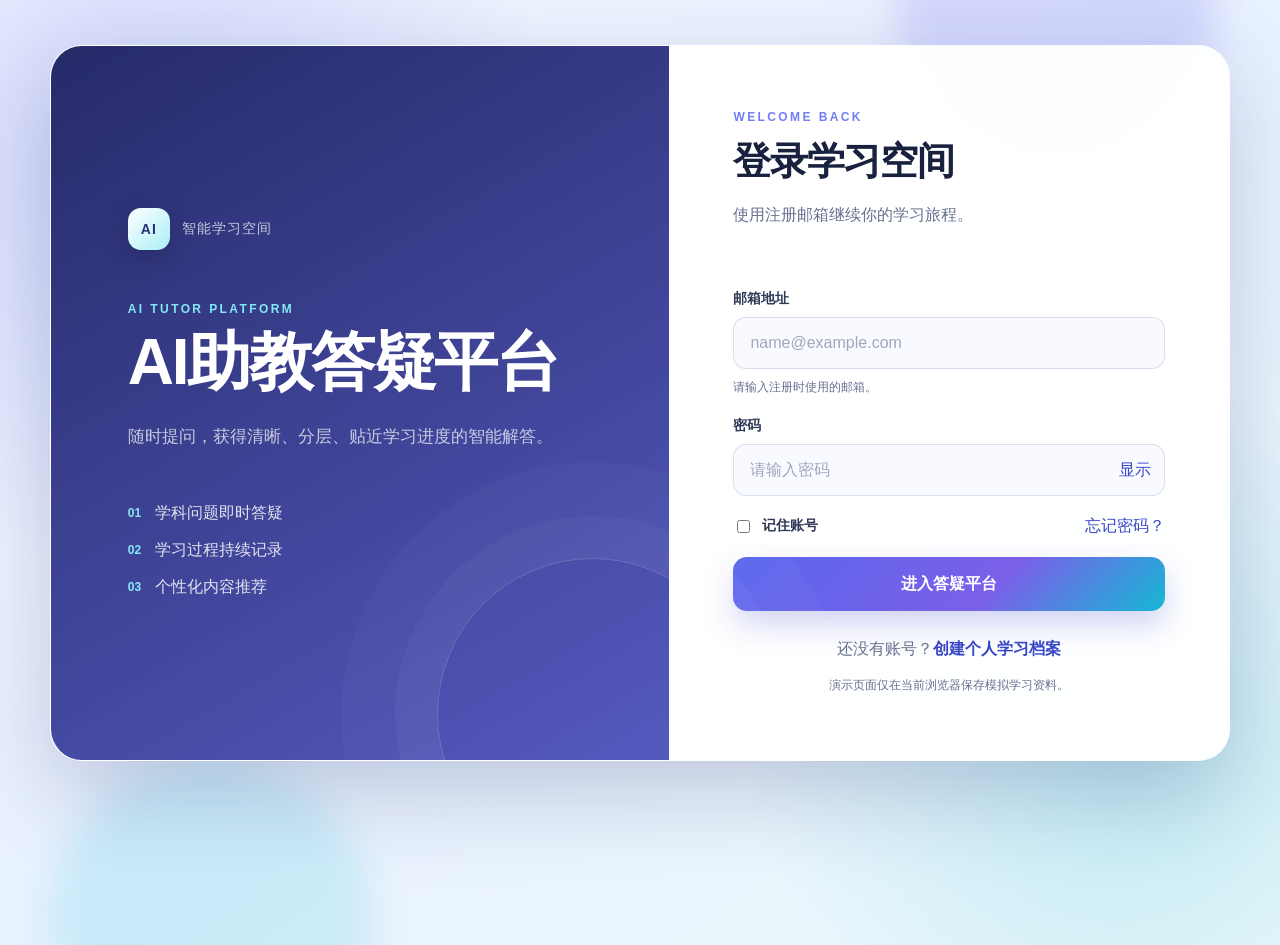
==== index.html @ 398ef13a "feat: 建立 AI 助教登录注册页面基础结构 创建语义化双页面、品牌展示区和基础响应式视觉，作为四阶段迭代起点。" ====
<!DOCTYPE html>
<html lang="zh-CN">
<head>
  <meta charset="UTF-8">
  <meta name="viewport" content="width=device-width, initial-scale=1.0">
  <meta name="description" content="AI助教答疑平台登录页面，支持个性化学习服务。">
  <title>登录 | AI助教答疑平台</title>
  <link rel="stylesheet" href="css/style.css">
  <script src="js/auth.js" defer></script>
</head>
<body class="auth-page login-page">
  <a class="skip-link" href="#main-content">跳到主要内容</a>
  <div class="orb orb-one" aria-hidden="true"></div>
  <div class="orb orb-two" aria-hidden="true"></div>

  <main class="auth-shell" id="main-content">
    <section class="brand-panel" aria-labelledby="brand-title">
      <div class="brand-topline">
        <span class="brand-mark" aria-hidden="true">AI</span>
        <span>智能学习空间</span>
      </div>
      <p class="eyebrow">AI TUTOR PLATFORM</p>
      <h1 id="brand-title">AI助教答疑平台</h1>
      <p class="brand-copy">随时提问，获得清晰、分层、贴近学习进度的智能解答。</p>
      <ul class="feature-list" aria-label="平台特色">
        <li><span>01</span>学科问题即时答疑</li>
        <li><span>02</span>学习过程持续记录</li>
        <li><span>03</span>个性化内容推荐</li>
      </ul>
    </section>

    <section class="form-panel" aria-labelledby="login-title">
      <div class="panel-heading">
        <p class="eyebrow">WELCOME BACK</p>
        <h2 id="login-title">登录学习空间</h2>
        <p>使用注册邮箱继续你的学习旅程。</p>
      </div>

      <p class="status-message" id="loginStatus" role="status" aria-live="polite"></p>

      <form id="loginForm" class="auth-form" novalidate>
        <div class="field">
          <label for="loginEmail">邮箱地址</label>
          <input id="loginEmail" name="email" type="email" autocomplete="username" placeholder="name@example.com" required>
          <p class="field-hint">请输入注册时使用的邮箱。</p>
        </div>

        <div class="field">
          <label for="loginPassword">密码</label>
          <div class="input-action">
            <input id="loginPassword" name="password" type="password" autocomplete="current-password" placeholder="请输入密码" required>
            <button class="text-button password-toggle" type="button" aria-controls="loginPassword" aria-pressed="false">显示</button>
          </div>
        </div>

        <div class="form-options">
          <label class="check-row">
            <input name="remember" type="checkbox">
            <span>记住账号</span>
          </label>
          <button class="link-button" type="button" data-demo-action="reset">忘记密码？</button>
        </div>

        <button class="primary-button" type="submit">进入答疑平台</button>
      </form>

      <p class="switch-page">还没有账号？<a href="register.html">创建个人学习档案</a></p>
      <p class="privacy-note">演示页面仅在当前浏览器保存模拟学习资料。</p>
    </section>
  </main>
</body>
</html>
---- css/style.css ----
:root {
  --ink: #18213d;
  --muted: #66708f;
  --line: rgba(108, 119, 171, 0.22);
  --surface: rgba(255, 255, 255, 0.88);
  --primary: #5967ed;
  --primary-deep: #3846c8;
  --accent: #16b8d4;
  --danger: #cf3f61;
  --success: #178c6a;
  --shadow: 0 30px 90px rgba(32, 42, 101, 0.22);
}

* { box-sizing: border-box; }

html { min-height: 100%; }

body {
  min-height: 100vh;
  margin: 0;
  color: var(--ink);
  font-family: "Microsoft YaHei", "PingFang SC", Arial, sans-serif;
  background:
    radial-gradient(circle at 12% 18%, rgba(80, 101, 239, 0.22), transparent 30%),
    radial-gradient(circle at 88% 80%, rgba(22, 184, 212, 0.2), transparent 28%),
    linear-gradient(145deg, #f3f5ff 0%, #e8f1ff 50%, #eef9fb 100%);
}

button, input { font: inherit; }

button, a { -webkit-tap-highlight-color: transparent; }

.skip-link {
  position: fixed;
  top: 12px;
  left: 12px;
  z-index: 100;
  padding: 10px 14px;
  color: #fff;
  background: var(--primary-deep);
  border-radius: 8px;
  transform: translateY(-160%);
}

.skip-link:focus { transform: translateY(0); }

.orb {
  position: fixed;
  width: 320px;
  height: 320px;
  border-radius: 50%;
  filter: blur(18px);
  pointer-events: none;
}

.orb-one { top: -150px; right: 5%; background: rgba(104, 88, 245, 0.17); }
.orb-two { bottom: -180px; left: 4%; background: rgba(20, 192, 211, 0.14); }

.auth-shell {
  position: relative;
  z-index: 1;
  display: grid;
  grid-template-columns: minmax(0, 1.05fr) minmax(430px, 0.95fr);
  width: min(1180px, calc(100% - 64px));
  min-height: 690px;
  margin: 5vh auto;
  overflow: hidden;
  background: var(--surface);
  border: 1px solid rgba(255, 255, 255, 0.78);
  border-radius: 32px;
  box-shadow: var(--shadow);
  backdrop-filter: blur(24px);
}

.brand-panel {
  position: relative;
  display: flex;
  flex-direction: column;
  justify-content: center;
  padding: clamp(48px, 6vw, 86px);
  color: #fff;
  background:
    linear-gradient(150deg, rgba(29, 34, 99, 0.96), rgba(70, 75, 185, 0.92)),
    url("data:image/svg+xml,%3Csvg xmlns='http://www.w3.org/2000/svg' width='120' height='120' viewBox='0 0 120 120'%3E%3Cpath d='M0 60h120M60 0v120' stroke='%23ffffff' stroke-opacity='.05'/%3E%3C/svg%3E");
}

.brand-panel::after {
  content: "";
  position: absolute;
  right: -80px;
  bottom: -110px;
  width: 310px;
  height: 310px;
  border: 1px solid rgba(255, 255, 255, 0.18);
  border-radius: 50%;
  box-shadow: 0 0 0 42px rgba(255, 255, 255, 0.035), 0 0 0 96px rgba(255, 255, 255, 0.025);
}

.brand-topline {
  display: flex;
  align-items: center;
  gap: 12px;
  margin-bottom: 52px;
  color: rgba(255, 255, 255, 0.72);
  font-size: 14px;
  letter-spacing: 0.08em;
}

.brand-mark {
  display: grid;
  width: 42px;
  height: 42px;
  place-items: center;
  color: #293078;
  font-weight: 800;
  background: linear-gradient(135deg, #fff, #a9eff7);
  border-radius: 13px;
  box-shadow: 0 10px 30px rgba(0, 0, 0, 0.18);
}

.eyebrow {
  margin: 0 0 12px;
  color: #737ef6;
  font-size: 12px;
  font-weight: 800;
  letter-spacing: 0.2em;
}

.brand-panel .eyebrow { color: #83e8f3; }

.brand-panel h1,
.panel-heading h2 {
  margin: 0;
  letter-spacing: -0.035em;
}

.brand-panel h1 {
  max-width: 480px;
  font-size: clamp(42px, 5vw, 66px);
  line-height: 1.08;
}

.brand-copy {
  max-width: 470px;
  margin: 24px 0 0;
  color: rgba(255, 255, 255, 0.72);
  font-size: 17px;
  line-height: 1.9;
}

.feature-list {
  display: grid;
  gap: 16px;
  margin: 50px 0 0;
  padding: 0;
  list-style: none;
}

.feature-list li {
  display: flex;
  align-items: center;
  gap: 14px;
  color: rgba(255, 255, 255, 0.85);
}

.feature-list span {
  color: #88e9f2;
  font-size: 12px;
  font-weight: 800;
}

blockquote {
  margin: 50px 0 0;
  padding-left: 20px;
  color: rgba(255, 255, 255, 0.76);
  font-size: 18px;
  line-height: 1.8;
  border-left: 3px solid #75e3ef;
}

.form-panel {
  display: flex;
  flex-direction: column;
  justify-content: center;
  padding: clamp(38px, 5vw, 72px);
  background: rgba(255, 255, 255, 0.78);
}

.panel-heading h2 {
  color: var(--ink);
  font-size: clamp(30px, 3vw, 40px);
}

.panel-heading > p:last-child {
  margin: 14px 0 0;
  color: var(--muted);
  line-height: 1.7;
}

.auth-form {
  display: grid;
  gap: 20px;
  margin-top: 34px;
}

.field { display: grid; gap: 9px; }

.field label,
.check-row {
  color: #303957;
  font-size: 14px;
  font-weight: 700;
}

input[type="text"],
input[type="email"],
input[type="password"] {
  width: 100%;
  height: 52px;
  padding: 0 16px;
  color: var(--ink);
  background: rgba(248, 250, 255, 0.95);
  border: 1px solid var(--line);
  border-radius: 13px;
  outline: none;
  transition: border-color 0.2s, box-shadow 0.2s, background 0.2s;
}

input:focus {
  background: #fff;
  border-color: var(--primary);
  box-shadow: 0 0 0 4px rgba(89, 103, 237, 0.13);
}

input::placeholder { color: #a1a8bd; }

.input-action { position: relative; }
.input-action input { padding-right: 70px; }

.text-button,
.link-button {
  padding: 0;
  color: var(--primary-deep);
  background: none;
  border: 0;
  cursor: pointer;
}

.password-toggle {
  position: absolute;
  top: 50%;
  right: 14px;
  transform: translateY(-50%);
}

.field-hint,
.privacy-note {
  margin: 0;
  color: var(--muted);
  font-size: 12px;
  line-height: 1.6;
}

.form-options {
  display: flex;
  align-items: center;
  justify-content: space-between;
  gap: 16px;
}

.check-row {
  display: flex;
  align-items: flex-start;
  gap: 9px;
  cursor: pointer;
}

.check-row input { margin-top: 3px; accent-color: var(--primary); }

.terms-row { font-weight: 500; line-height: 1.55; }

.primary-button {
  min-height: 54px;
  color: #fff;
  font-weight: 800;
  background: linear-gradient(135deg, var(--primary), #7b5fe8 60%, var(--accent));
  border: 0;
  border-radius: 14px;
  box-shadow: 0 14px 30px rgba(76, 84, 213, 0.25);
  cursor: pointer;
  transition: transform 0.2s, box-shadow 0.2s;
}

.primary-button:hover { transform: translateY(-2px); box-shadow: 0 18px 34px rgba(76, 84, 213, 0.32); }

.switch-page {
  margin: 28px 0 0;
  color: var(--muted);
  text-align: center;
}

.switch-page a { color: var(--primary-deep); font-weight: 800; text-decoration: none; }
.switch-page a:hover { text-decoration: underline; }

.status-message { min-height: 22px; margin: 18px 0 -12px; color: var(--success); font-size: 13px; }
.status-message[data-tone="error"] { color: var(--danger); }
.privacy-note { margin-top: 16px; text-align: center; }

@media (max-width: 900px) {
  .auth-shell {
    grid-template-columns: 1fr;
    width: min(680px, calc(100% - 32px));
    margin: 18px auto;
  }

  .brand-panel { min-height: 330px; padding: 42px; }
  .brand-topline { margin-bottom: 30px; }
  .brand-panel h1 { font-size: 42px; }
  .feature-list { margin-top: 30px; }
}

@media (max-width: 560px) {
  .auth-shell { width: 100%; margin: 0; border-radius: 0; }
  .brand-panel { min-height: 270px; padding: 30px 24px; }
  .brand-panel h1 { font-size: 35px; }
  .brand-copy { margin-top: 16px; font-size: 15px; }
  .feature-list { display: none; }
  .form-panel { padding: 36px 22px 44px; }
  .form-options { align-items: flex-start; flex-direction: column; }
}
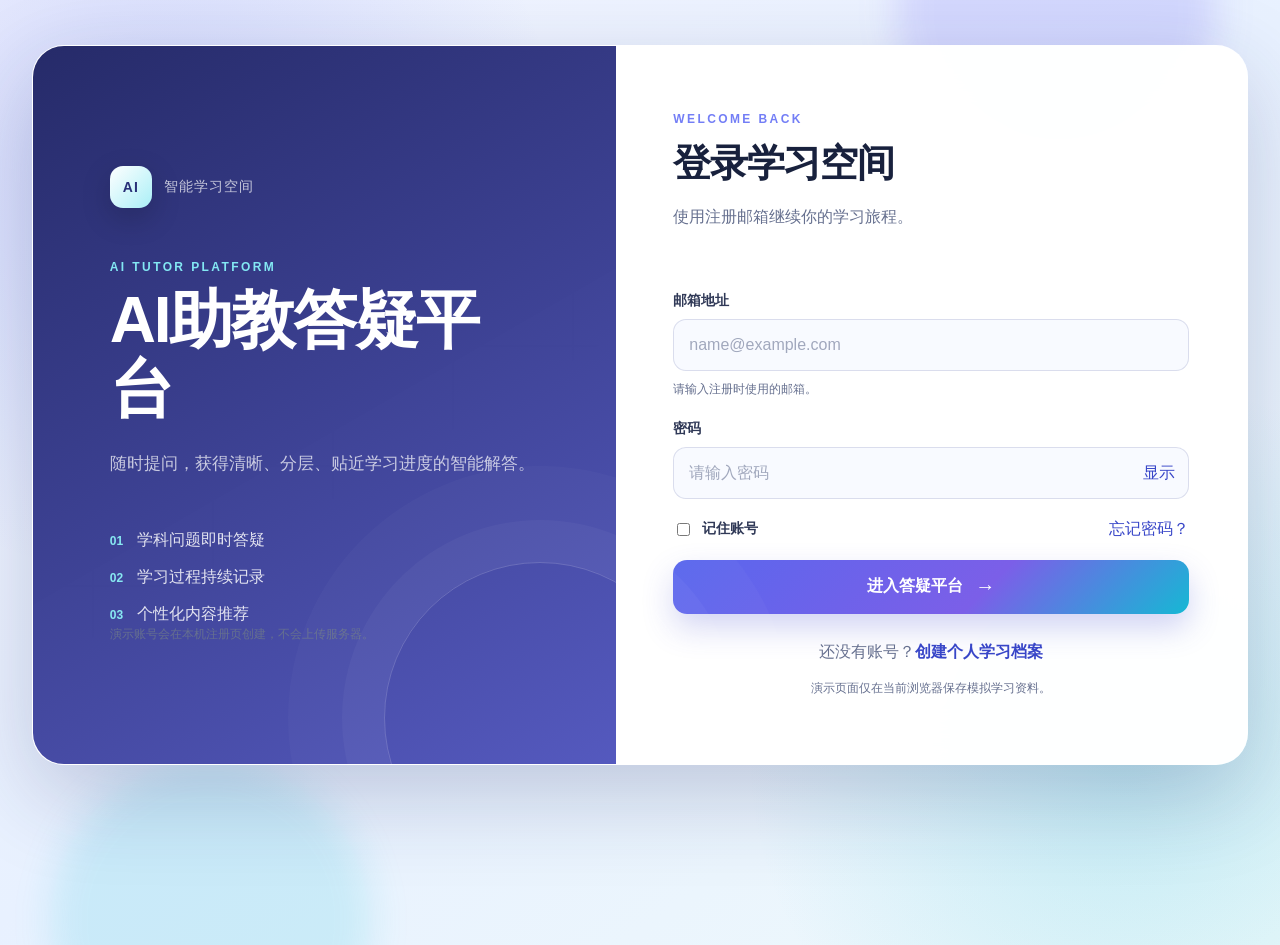
==== commit 4233fab6: "feat: 增强 HTML5 表单与本地注册登录流程 加入丰富输入类型、约束校验、自动填充、数据列表、文件预览、密码强度及 localStorage 演示账户。" ====
--- a/index.html
+++ b/index.html
@@ -27,6 +27,7 @@
         <li><span>02</span>学习过程持续记录</li>
         <li><span>03</span>个性化内容推荐</li>
       </ul>
+      <p class="demo-account">演示账号会在本机注册页创建，不会上传服务器。</p>
     </section>
 
     <section class="form-panel" aria-labelledby="login-title">
@@ -41,27 +42,32 @@
       <form id="loginForm" class="auth-form" novalidate>
         <div class="field">
           <label for="loginEmail">邮箱地址</label>
-          <input id="loginEmail" name="email" type="email" autocomplete="username" placeholder="name@example.com" required>
+          <input id="loginEmail" name="email" type="email" autocomplete="username" inputmode="email" placeholder="name@example.com" required>
           <p class="field-hint">请输入注册时使用的邮箱。</p>
+          <p class="field-error" id="loginEmailError" hidden></p>
         </div>
 
         <div class="field">
           <label for="loginPassword">密码</label>
           <div class="input-action">
-            <input id="loginPassword" name="password" type="password" autocomplete="current-password" placeholder="请输入密码" required>
+            <input id="loginPassword" name="password" type="password" autocomplete="current-password" minlength="8" placeholder="请输入密码" required>
             <button class="text-button password-toggle" type="button" aria-controls="loginPassword" aria-pressed="false">显示</button>
           </div>
+          <p class="field-error" id="loginPasswordError" hidden></p>
         </div>
 
         <div class="form-options">
           <label class="check-row">
-            <input name="remember" type="checkbox">
+            <input id="rememberAccount" name="remember" type="checkbox">
             <span>记住账号</span>
           </label>
           <button class="link-button" type="button" data-demo-action="reset">忘记密码？</button>
         </div>
 
-        <button class="primary-button" type="submit">进入答疑平台</button>
+        <button class="primary-button" type="submit">
+          <span>进入答疑平台</span>
+          <span class="button-arrow" aria-hidden="true">→</span>
+        </button>
       </form>
 
       <p class="switch-page">还没有账号？<a href="register.html">创建个人学习档案</a></p>
--- a/css/style.css
+++ b/css/style.css
@@ -2,7 +2,7 @@
   --ink: #18213d;
   --muted: #66708f;
   --line: rgba(108, 119, 171, 0.22);
-  --surface: rgba(255, 255, 255, 0.88);
+  --surface: rgba(255, 255, 255, 0.9);
   --primary: #5967ed;
   --primary-deep: #3846c8;
   --accent: #16b8d4;
@@ -12,7 +12,6 @@
 }
 
 * { box-sizing: border-box; }
-
 html { min-height: 100%; }
 
 body {
@@ -26,8 +25,7 @@
     linear-gradient(145deg, #f3f5ff 0%, #e8f1ff 50%, #eef9fb 100%);
 }
 
-button, input { font: inherit; }
-
+button, input, select { font: inherit; }
 button, a { -webkit-tap-highlight-color: transparent; }
 
 .skip-link {
@@ -60,9 +58,9 @@
   position: relative;
   z-index: 1;
   display: grid;
-  grid-template-columns: minmax(0, 1.05fr) minmax(430px, 0.95fr);
-  width: min(1180px, calc(100% - 64px));
-  min-height: 690px;
+  grid-template-columns: minmax(0, 0.96fr) minmax(520px, 1.04fr);
+  width: min(1240px, calc(100% - 64px));
+  min-height: 720px;
   margin: 5vh auto;
   overflow: hidden;
   background: var(--surface);
@@ -71,6 +69,8 @@
   box-shadow: var(--shadow);
   backdrop-filter: blur(24px);
 }
+
+.register-shell { min-height: 820px; }
 
 .brand-panel {
   position: relative;
@@ -129,10 +129,7 @@
 .brand-panel .eyebrow { color: #83e8f3; }
 
 .brand-panel h1,
-.panel-heading h2 {
-  margin: 0;
-  letter-spacing: -0.035em;
-}
+.panel-heading h2 { margin: 0; letter-spacing: -0.035em; }
 
 .brand-panel h1 {
   max-width: 480px;
@@ -156,18 +153,8 @@
   list-style: none;
 }
 
-.feature-list li {
-  display: flex;
-  align-items: center;
-  gap: 14px;
-  color: rgba(255, 255, 255, 0.85);
-}
-
-.feature-list span {
-  color: #88e9f2;
-  font-size: 12px;
-  font-weight: 800;
-}
+.feature-list li { display: flex; align-items: center; gap: 14px; color: rgba(255, 255, 255, 0.85); }
+.feature-list span { color: #88e9f2; font-size: 12px; font-weight: 800; }
 
 blockquote {
   margin: 50px 0 0;
@@ -178,18 +165,21 @@
   border-left: 3px solid #75e3ef;
 }
 
+.demo-account {
+  margin: 52px 0 0;
+  color: rgba(255, 255, 255, 0.48);
+  font-size: 12px;
+}
+
 .form-panel {
   display: flex;
   flex-direction: column;
   justify-content: center;
-  padding: clamp(38px, 5vw, 72px);
-  background: rgba(255, 255, 255, 0.78);
-}
-
-.panel-heading h2 {
-  color: var(--ink);
-  font-size: clamp(30px, 3vw, 40px);
-}
+  padding: clamp(38px, 4.5vw, 66px);
+  background: rgba(255, 255, 255, 0.82);
+}
+
+.panel-heading h2 { color: var(--ink); font-size: clamp(30px, 3vw, 40px); }
 
 .panel-heading > p:last-child {
   margin: 14px 0 0;
@@ -197,16 +187,12 @@
   line-height: 1.7;
 }
 
-.auth-form {
-  display: grid;
-  gap: 20px;
-  margin-top: 34px;
-}
-
+.auth-form { display: grid; gap: 20px; margin-top: 34px; }
 .field { display: grid; gap: 9px; }
 
 .field label,
-.check-row {
+.check-row,
+.choice-group legend {
   color: #303957;
   font-size: 14px;
   font-weight: 700;
@@ -214,10 +200,14 @@
 
 input[type="text"],
 input[type="email"],
-input[type="password"] {
+input[type="password"],
+input[type="tel"],
+input[type="number"],
+input[type="date"],
+select {
   width: 100%;
   height: 52px;
-  padding: 0 16px;
+  padding: 0 15px;
   color: var(--ink);
   background: rgba(248, 250, 255, 0.95);
   border: 1px solid var(--line);
@@ -226,13 +216,29 @@
   transition: border-color 0.2s, box-shadow 0.2s, background 0.2s;
 }
 
-input:focus {
+input[type="file"] {
+  width: 100%;
+  padding: 12px 14px;
+  color: var(--muted);
+  background: rgba(248, 250, 255, 0.95);
+  border: 1px solid var(--line);
+  border-radius: 13px;
+}
+
+input:focus,
+select:focus {
   background: #fff;
   border-color: var(--primary);
   box-shadow: 0 0 0 4px rgba(89, 103, 237, 0.13);
 }
 
 input::placeholder { color: #a1a8bd; }
+
+input[aria-invalid="true"],
+select[aria-invalid="true"] {
+  border-color: var(--danger);
+  box-shadow: 0 0 0 4px rgba(207, 63, 97, 0.1);
+}
 
 .input-action { position: relative; }
 .input-action input { padding-right: 70px; }
@@ -254,33 +260,55 @@
 }
 
 .field-hint,
-.privacy-note {
+.privacy-note,
+.demo-account {
   margin: 0;
   color: var(--muted);
   font-size: 12px;
   line-height: 1.6;
 }
 
-.form-options {
+.field-error {
+  margin: 0;
+  color: var(--danger);
+  font-size: 12px;
+  line-height: 1.5;
+}
+
+.field-error::before { content: "!"; display: inline-grid; width: 16px; height: 16px; margin-right: 6px; place-items: center; color: #fff; background: var(--danger); border-radius: 50%; font-size: 10px; }
+
+.form-options { display: flex; align-items: center; justify-content: space-between; gap: 16px; }
+.check-row { display: flex; align-items: flex-start; gap: 9px; cursor: pointer; }
+.check-row input { margin-top: 3px; accent-color: var(--primary); }
+.terms-row { font-weight: 500; line-height: 1.55; }
+
+.form-grid { display: grid; gap: 16px; }
+.two-columns { grid-template-columns: repeat(2, minmax(0, 1fr)); }
+
+.choice-group {
+  min-width: 0;
+  margin: 0;
+  padding: 16px 18px;
+  border: 1px solid var(--line);
+  border-radius: 14px;
+}
+
+.choice-grid { display: flex; flex-wrap: wrap; gap: 12px 20px; margin-top: 12px; }
+.choice-grid label { display: flex; align-items: center; gap: 7px; color: #3c4563; font-size: 14px; cursor: pointer; }
+.choice-grid input { accent-color: var(--primary); }
+
+.strength-row { display: grid; grid-template-columns: 1fr auto; align-items: center; gap: 12px; }
+progress { width: 100%; height: 7px; overflow: hidden; border: 0; border-radius: 10px; }
+progress::-webkit-progress-bar { background: #e4e8f5; border-radius: 10px; }
+progress::-webkit-progress-value { background: linear-gradient(90deg, #ee6685, #e8be4b, var(--success)); border-radius: 10px; }
+output { color: var(--muted); font-size: 12px; }
+
+.primary-button {
   display: flex;
+  min-height: 54px;
   align-items: center;
-  justify-content: space-between;
-  gap: 16px;
-}
-
-.check-row {
-  display: flex;
-  align-items: flex-start;
-  gap: 9px;
-  cursor: pointer;
-}
-
-.check-row input { margin-top: 3px; accent-color: var(--primary); }
-
-.terms-row { font-weight: 500; line-height: 1.55; }
-
-.primary-button {
-  min-height: 54px;
+  justify-content: center;
+  gap: 12px;
   color: #fff;
   font-weight: 800;
   background: linear-gradient(135deg, var(--primary), #7b5fe8 60%, var(--accent));
@@ -292,39 +320,34 @@
 }
 
 .primary-button:hover { transform: translateY(-2px); box-shadow: 0 18px 34px rgba(76, 84, 213, 0.32); }
-
-.switch-page {
-  margin: 28px 0 0;
-  color: var(--muted);
-  text-align: center;
-}
-
+.primary-button:disabled { cursor: wait; opacity: 0.72; transform: none; }
+.button-arrow { font-size: 20px; transition: transform 0.2s; }
+.primary-button:hover .button-arrow { transform: translateX(4px); }
+
+.switch-page { margin: 28px 0 0; color: var(--muted); text-align: center; }
 .switch-page a { color: var(--primary-deep); font-weight: 800; text-decoration: none; }
 .switch-page a:hover { text-decoration: underline; }
 
 .status-message { min-height: 22px; margin: 18px 0 -12px; color: var(--success); font-size: 13px; }
 .status-message[data-tone="error"] { color: var(--danger); }
 .privacy-note { margin-top: 16px; text-align: center; }
-
-@media (max-width: 900px) {
-  .auth-shell {
-    grid-template-columns: 1fr;
-    width: min(680px, calc(100% - 32px));
-    margin: 18px auto;
-  }
-
+.terms-error { margin-top: -14px; }
+
+@media (max-width: 1020px) {
+  .auth-shell { grid-template-columns: 1fr; width: min(720px, calc(100% - 32px)); margin: 18px auto; }
   .brand-panel { min-height: 330px; padding: 42px; }
   .brand-topline { margin-bottom: 30px; }
   .brand-panel h1 { font-size: 42px; }
   .feature-list { margin-top: 30px; }
 }
 
-@media (max-width: 560px) {
+@media (max-width: 620px) {
   .auth-shell { width: 100%; margin: 0; border-radius: 0; }
   .brand-panel { min-height: 270px; padding: 30px 24px; }
   .brand-panel h1 { font-size: 35px; }
   .brand-copy { margin-top: 16px; font-size: 15px; }
-  .feature-list { display: none; }
+  .feature-list, blockquote { display: none; }
   .form-panel { padding: 36px 22px 44px; }
+  .two-columns { grid-template-columns: 1fr; }
   .form-options { align-items: flex-start; flex-direction: column; }
 }
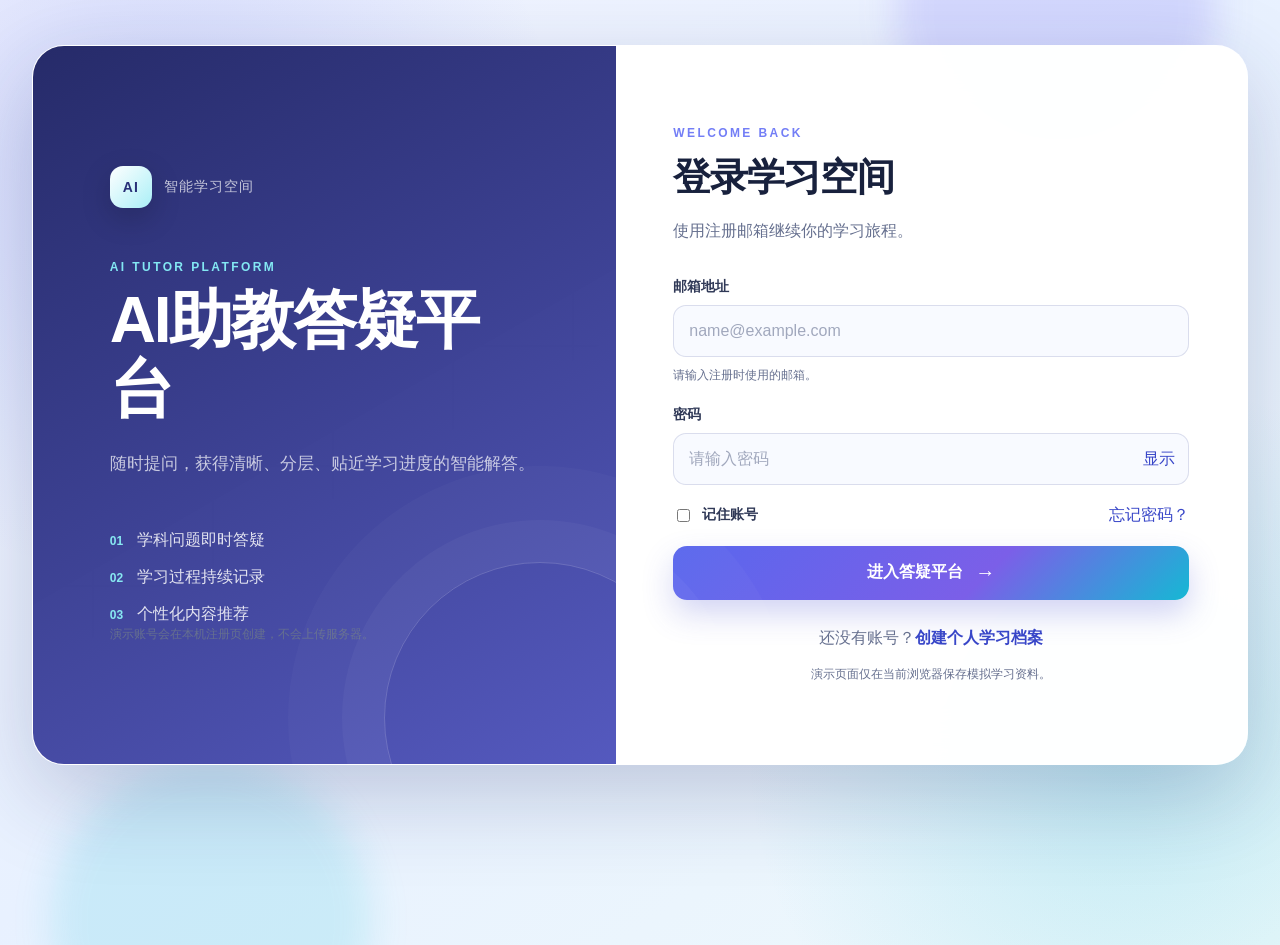
==== commit 5c73f7f4: "feat: 完善表单可访问性与注册成功反馈 补充输入说明、错误摘要、键盘焦点、减少动画适配和原生 dialog 成功提示，并加入仓库文档。" ====
--- a/index.html
+++ b/index.html
@@ -5,8 +5,8 @@
   <meta name="viewport" content="width=device-width, initial-scale=1.0">
   <meta name="description" content="AI助教答疑平台登录页面，支持个性化学习服务。">
   <title>登录 | AI助教答疑平台</title>
-  <link rel="stylesheet" href="css/style.css">
-  <script src="js/auth.js" defer></script>
+  <link rel="stylesheet" href="css/style.css?v=4">
+  <script src="js/auth.js?v=4" defer></script>
 </head>
 <body class="auth-page login-page">
   <a class="skip-link" href="#main-content">跳到主要内容</a>
@@ -39,18 +39,29 @@
 
       <p class="status-message" id="loginStatus" role="status" aria-live="polite"></p>
 
+      <section class="welcome-card" id="welcomeCard" aria-labelledby="welcomeTitle" hidden>
+        <div class="welcome-avatar" id="welcomeAvatar" aria-hidden="true">AI</div>
+        <div>
+          <p class="eyebrow">YOUR LEARNING SPACE</p>
+          <h3 id="welcomeTitle">欢迎回来</h3>
+          <p id="welcomeSummary">正在读取你的学习档案…</p>
+          <div class="interest-tags" id="welcomeInterests"></div>
+        </div>
+      </section>
+
+      <p class="form-error-summary" id="loginErrorSummary" role="alert" hidden></p>
       <form id="loginForm" class="auth-form" novalidate>
         <div class="field">
           <label for="loginEmail">邮箱地址</label>
-          <input id="loginEmail" name="email" type="email" autocomplete="username" inputmode="email" placeholder="name@example.com" required>
-          <p class="field-hint">请输入注册时使用的邮箱。</p>
+          <input id="loginEmail" name="email" type="email" autocomplete="username" inputmode="email" enterkeyhint="next" aria-describedby="loginEmailHint loginEmailError" placeholder="name@example.com" required>
+          <p class="field-hint" id="loginEmailHint">请输入注册时使用的邮箱。</p>
           <p class="field-error" id="loginEmailError" hidden></p>
         </div>
 
         <div class="field">
           <label for="loginPassword">密码</label>
           <div class="input-action">
-            <input id="loginPassword" name="password" type="password" autocomplete="current-password" minlength="8" placeholder="请输入密码" required>
+            <input id="loginPassword" name="password" type="password" autocomplete="current-password" minlength="8" enterkeyhint="done" aria-describedby="loginPasswordError" placeholder="请输入密码" required>
             <button class="text-button password-toggle" type="button" aria-controls="loginPassword" aria-pressed="false">显示</button>
           </div>
           <p class="field-error" id="loginPasswordError" hidden></p>
--- a/css/style.css
+++ b/css/style.css
@@ -351,3 +351,154 @@
   .two-columns { grid-template-columns: 1fr; }
   .form-options { align-items: flex-start; flex-direction: column; }
 }
+
+/* v3: 个性化预览与主题 */
+body[data-theme="violet"] { --primary: #7656e8; --primary-deep: #5735c7; --accent: #d65ee8; }
+body[data-theme="mint"] { --primary: #149c8a; --primary-deep: #08786b; --accent: #20b8d1; }
+
+.profile-preview {
+  display: grid;
+  grid-template-columns: auto minmax(0, 1fr);
+  gap: 14px 16px;
+  align-items: center;
+  margin-top: 24px;
+  padding: 16px;
+  background: linear-gradient(135deg, rgba(89, 103, 237, 0.09), rgba(22, 184, 212, 0.08));
+  border: 1px solid rgba(89, 103, 237, 0.16);
+  border-radius: 16px;
+}
+
+.avatar-preview,
+.avatar-fallback,
+.welcome-avatar {
+  display: grid;
+  width: 52px;
+  height: 52px;
+  place-items: center;
+  object-fit: cover;
+  color: #fff;
+  font-size: 18px;
+  font-weight: 800;
+  background: linear-gradient(135deg, var(--primary), var(--accent));
+  border-radius: 16px;
+  box-shadow: 0 10px 22px rgba(73, 78, 191, 0.24);
+}
+
+.preview-copy { display: grid; gap: 3px; }
+.preview-copy small { color: var(--muted); font-size: 11px; }
+.preview-copy strong { color: var(--ink); font-size: 16px; }
+.preview-copy span { color: var(--muted); font-size: 12px; }
+.interest-tags { display: flex; grid-column: 2; flex-wrap: wrap; gap: 6px; }
+
+.interest-tag {
+  padding: 4px 9px;
+  color: var(--primary-deep);
+  font-size: 11px;
+  font-weight: 700;
+  background: rgba(89, 103, 237, 0.1);
+  border-radius: 99px;
+}
+
+.theme-options { display: flex; flex-wrap: wrap; gap: 14px; margin-top: 12px; }
+.theme-options label { display: flex; align-items: center; gap: 7px; color: #3c4563; font-size: 13px; cursor: pointer; }
+.theme-options input { position: absolute; opacity: 0; pointer-events: none; }
+.theme-options label:has(input:checked) { color: var(--primary-deep); font-weight: 800; }
+.theme-options label:has(input:focus-visible) { outline: 3px solid rgba(89, 103, 237, 0.22); outline-offset: 4px; border-radius: 6px; }
+.theme-dot { width: 17px; height: 17px; border: 3px solid #fff; border-radius: 50%; box-shadow: 0 0 0 1px var(--line); }
+.theme-ocean { background: linear-gradient(135deg, #5967ed, #16b8d4); }
+.theme-violet { background: linear-gradient(135deg, #7656e8, #d65ee8); }
+.theme-mint { background: linear-gradient(135deg, #149c8a, #20b8d1); }
+
+.welcome-card {
+  grid-template-columns: auto minmax(0, 1fr);
+  gap: 18px;
+  align-items: center;
+  margin-top: 24px;
+  padding: 20px;
+  background: linear-gradient(135deg, rgba(89, 103, 237, 0.1), rgba(22, 184, 212, 0.08));
+  border: 1px solid rgba(89, 103, 237, 0.18);
+  border-radius: 18px;
+}
+
+.welcome-card:not([hidden]) { display: grid; }
+.welcome-card h3 { margin: 0; font-size: 22px; }
+.welcome-card p { margin: 7px 0 0; color: var(--muted); font-size: 13px; line-height: 1.65; }
+.welcome-card .eyebrow { margin: 0 0 5px; font-size: 10px; }
+.welcome-card .interest-tags { grid-column: auto; margin-top: 10px; }
+
+@media (max-width: 620px) {
+  .profile-preview { margin-top: 18px; }
+  .welcome-card { grid-template-columns: 1fr; }
+  .welcome-avatar { width: 46px; height: 46px; border-radius: 14px; }
+}
+/* v4: 无障碍、焦点和成功反馈 */
+:focus-visible {
+  outline: 3px solid rgba(89, 103, 237, 0.36);
+  outline-offset: 3px;
+}
+
+input:focus-visible,
+select:focus-visible { outline: none; }
+
+.form-error-summary {
+  margin: 20px 0 -10px;
+  padding: 11px 13px;
+  color: var(--danger);
+  font-size: 13px;
+  line-height: 1.5;
+  background: rgba(207, 63, 97, 0.08);
+  border: 1px solid rgba(207, 63, 97, 0.2);
+  border-radius: 10px;
+}
+
+.status-message:empty { min-height: 0; margin: 0; }
+
+.success-dialog {
+  width: min(440px, calc(100% - 32px));
+  padding: 36px;
+  color: var(--ink);
+  text-align: center;
+  background: #fff;
+  border: 0;
+  border-radius: 24px;
+  box-shadow: 0 32px 100px rgba(24, 33, 61, 0.34);
+}
+
+.success-dialog::backdrop {
+  background: rgba(20, 25, 57, 0.48);
+  backdrop-filter: blur(7px);
+}
+
+.success-dialog h2 { margin: 3px 0 0; font-size: 26px; }
+.success-dialog > p:not(.eyebrow) { margin: 12px 0 24px; color: var(--muted); line-height: 1.7; }
+.success-dialog .primary-button { width: 100%; }
+.dialog-icon {
+  display: grid;
+  width: 58px;
+  height: 58px;
+  margin: 0 auto 20px;
+  place-items: center;
+  color: #fff;
+  font-size: 28px;
+  font-weight: 900;
+  background: linear-gradient(135deg, #18a87b, #1ebfc0);
+  border-radius: 50%;
+  box-shadow: 0 12px 30px rgba(24, 168, 123, 0.28);
+}
+
+@media (prefers-reduced-motion: reduce) {
+  *, *::before, *::after {
+    scroll-behavior: auto !important;
+    transition-duration: 0.01ms !important;
+    animation-duration: 0.01ms !important;
+    animation-iteration-count: 1 !important;
+  }
+}
+
+@media (forced-colors: active) {
+  .primary-button,
+  .brand-mark,
+  .avatar-preview,
+  .avatar-fallback,
+  .welcome-avatar { border: 2px solid ButtonText; }
+}
